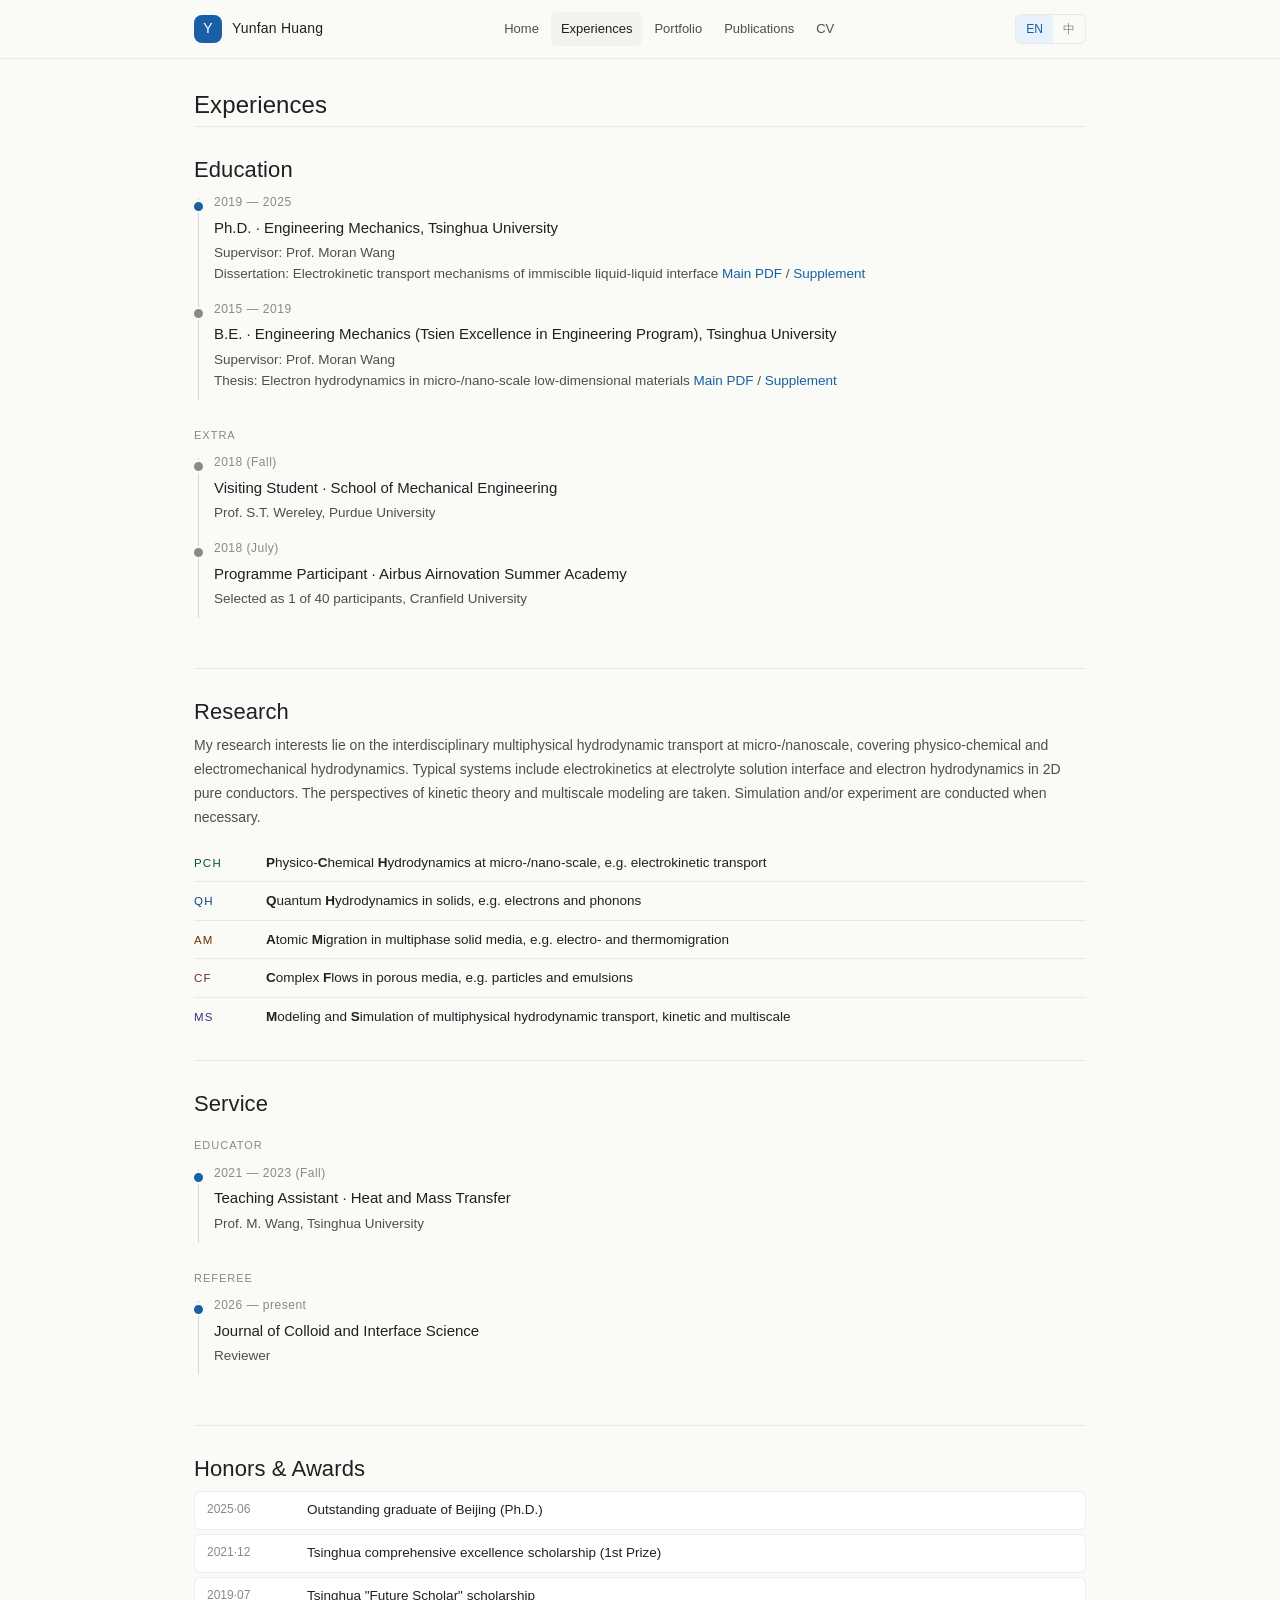
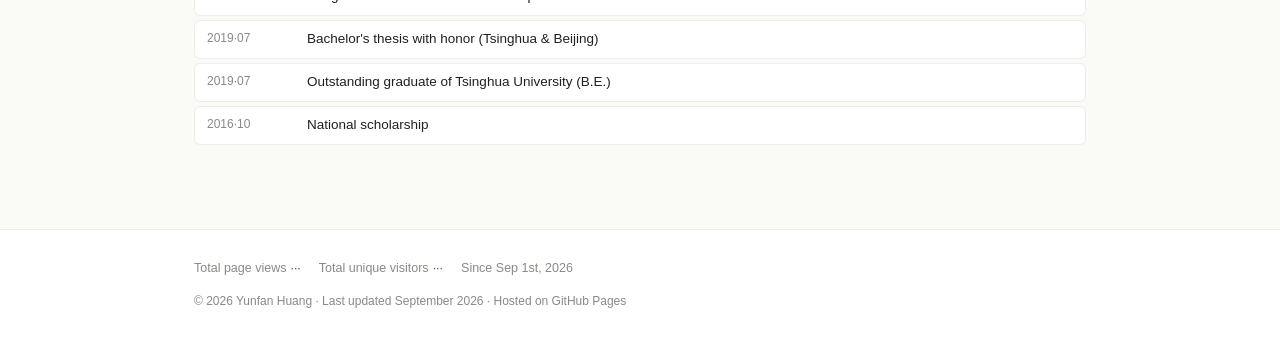
==== experiences.html @ 34813bbc "update the whole frontend: 简化 Home 页，独立具体内容页" ====
<!DOCTYPE html>
<html lang="en" data-page-node-id="IVKTHpfAkL5t3oGPyBVIvK">
<head data-page-node-id="PtH66OmSZVoonvEhSSvrZF">
<meta charset="UTF-8" data-page-node-id="mrCOCHbqIxLdMonyu1bRh0">
<meta name="viewport" content="width=device-width, initial-scale=1.0" data-page-node-id="pJxzOf19nRjLe3VGW9eK69">
<title>Yunfan Huang · Experiences</title>
<meta name="description" content="Yunfan Huang (黄云帆), Ph.D. in Engineering Mechanics from Tsinghua University. Research on electrokinetic transport at immiscible liquid-liquid interfaces and multiscale modeling." data-page-node-id="l7jtGCJQn1FujAYEdRdyzN">
<meta name="author" content="Yunfan Huang" data-page-node-id="v8EcsGkPEcr0OrSJzyqQBs">
<link rel="icon" href="favicon.svg" type="image/svg+xml" data-page-node-id="yYOZwi3cobHHMELcRAWPmd">
<link rel="stylesheet" href="style.css">
</head>
<body>

<header class="topnav" data-page-node-id="topnav">
  <div class="topnav-inner">
    <a href="index.html" class="brand">
      <span class="brand-mark">Y</span>
      <span>Yunfan Huang</span>
    </a>
    <nav class="nav-links">
      <a href="index.html">Home</a>
      <a href="experiences.html" class="active">Experiences</a>
      <a href="portfolio.html">Portfolio</a>
      <a href="publications.html">Publications</a>
      <a href="personal_CV.html">CV</a>
    </nav>
    <div class="lang-switch">
      <a href="experiences.html" class="active">EN</a>
      <a href="experiences_zh.html">中</a>
    </div>
  </div>
</header>

<main class="container page-exp" id="top">

  <div class="page-head">
    <h1 class="page-title">Experiences</h1>
  </div>

  <section class="section">
    <h2>Education</h2>
<div class="timeline" data-page-node-id="MaYZANkXXE6ALgoxoXqf4h">
      <div class="timeline-item" data-page-node-id="i6co8SubuBy26MmSPR5yAJ">
        <div class="timeline-year" data-page-node-id="dMT0WoF6bYVKpG17iBEAgS">2019 — 2025</div>
        <div class="timeline-title" data-page-node-id="VeHgbuod8yXOhlFkpzcJxU">Ph.D. · Engineering Mechanics, Tsinghua University</div>
        <div class="timeline-detail" data-page-node-id="wSBPTTJmmIS3Waj4wDSTFU">
          Supervisor: Prof. Moran Wang<br data-page-node-id="aWrKpz0xeYfMHBppnMC8Zp">
          Dissertation: Electrokinetic transport mechanisms of immiscible liquid-liquid interface 
          <a href="files/thesis/Dissertation_Doctor_EKmHD_online.pdf" target="_blank" rel="noopener" data-page-node-id="R7tiGxvyWbTLkvgNVZgxht">Main PDF</a> /
          <a href="files/thesis/Dissertation_Doctor_EKmHD_supp_online.pdf" target="_blank" rel="noopener" data-page-node-id="9OY1s0qjqlB3I0CsCGJ2VK">Supplement</a>
        </div>
      </div>
      <div class="timeline-item muted" data-page-node-id="pN4PoHVx9DIcRhnmp2sepX">
        <div class="timeline-year" data-page-node-id="7uczf1ig6A4kTspFivBa4X">2015 — 2019</div>
        <div class="timeline-title" data-page-node-id="ufRRhQ8EzLaBtydATtLT6N">B.E. · Engineering Mechanics (Tsien Excellence in Engineering Program), Tsinghua University</div>
        <div class="timeline-detail" data-page-node-id="C9U0AAjv1IKFGXvvn6Z9HK">
          Supervisor: Prof. Moran Wang<br data-page-node-id="ZWzPZwCVSxN5CQVn8oYbZk">
          Thesis: Electron hydrodynamics in micro-/nano-scale low-dimensional materials
          <a href="files/thesis/Thesis_Undergrad_eMHD_online.pdf" target="_blank" rel="noopener" data-page-node-id="SG5fb5yB6i0CYDsL1n1P1w">Main PDF</a> /
          <a href="files/thesis/Thesis_Undergrad_eMHD_supp_online.pdf" target="_blank" rel="noopener" data-page-node-id="FvZwLT5dmKA9WnPaUTnjnY">Supplement</a>
        </div>
      </div>
    </div>
    <h3 class="subsection-title">Extra</h3>
<div class="timeline" data-page-node-id="x7KyCu37mx3OHalSEOSnYg">
      <div class="timeline-item muted" data-page-node-id="dM0yD9GLeisA7TH7oUPPve">
        <div class="timeline-year" data-page-node-id="JNLmBvyIVrQglAwoCktZt7">2018 (Fall)</div>
        <div class="timeline-title" data-page-node-id="MLGB7MAToWcFfvACYFkiMB">Visiting Student · School of Mechanical Engineering</div>
        <div class="timeline-detail" data-page-node-id="8MJ8aM9inEpYkDCzlDLKHa">Prof. S.T. Wereley, Purdue University</div>
      </div>
      <div class="timeline-item muted" data-page-node-id="10n3igrqfZnwweRaEAPSTA">
        <div class="timeline-year" data-page-node-id="tEIKNTOMG31b0uAIEj42e3">2018 (July)</div>
        <div class="timeline-title" data-page-node-id="IHhn48O6pRkBuc81Ml48NN">Programme Participant · Airbus Airnovation Summer Academy</div>
        <div class="timeline-detail" data-page-node-id="HEPGb0QncSF2OwqACx2BeX">Selected as 1 of 40 participants, Cranfield University</div>
      </div>
    </div>
  </section>

  <section class="section">
    <h2>Research</h2>
    <p class="section-lead">
      My research interests lie on the interdisciplinary multiphysical hydrodynamic transport at micro-/nanoscale, covering physico-chemical and electromechanical hydrodynamics. Typical systems include electrokinetics at electrolyte solution interface and electron hydrodynamics in 2D pure conductors. The perspectives of kinetic theory and multiscale modeling are taken. Simulation and/or experiment are conducted when necessary.
    </p>
<div class="research-list">
      <div class="r-item" data-tag="PCH">
        <div class="r-label">PCH</div>
        <div class="r-text"><b data-page-node-id="SzqbCwFzxRWnNf5OOr4wP5">P</b>hysico-<b data-page-node-id="m0zxwND0GDaA5syAjRraeI">C</b>hemical <b data-page-node-id="liEZOTvSKA6NHJVtpQ0qkE">H</b>ydrodynamics at micro-/nano-scale, e.g. electrokinetic transport</div>
      </div>
      <div class="r-item" data-tag="QH">
        <div class="r-label">QH</div>
        <div class="r-text"><b data-page-node-id="ILvQ2aWpyDRAMOOr4vNa5A">Q</b>uantum <b data-page-node-id="IgOAwx9cMblaBY5FqEKkJx">H</b>ydrodynamics in solids, e.g. electrons and phonons</div>
      </div>
      <div class="r-item" data-tag="AM">
        <div class="r-label">AM</div>
        <div class="r-text"><b data-page-node-id="QSFf8IJgYSCDrcpRET0CAb">A</b>tomic <b data-page-node-id="J6HrOLN0XGxEmFg468DRsT">M</b>igration in multiphase solid media, e.g. electro- and thermomigration</div>
      </div>
      <div class="r-item" data-tag="CF">
        <div class="r-label">CF</div>
        <div class="r-text"><b data-page-node-id="X8qs8N7wO2cOGkaiaMr0Jf">C</b>omplex <b data-page-node-id="XeOQ5E6h1FEBu2qJaHr8Li">F</b>lows in porous media, e.g. particles and emulsions</div>
      </div>
      <div class="r-item" data-tag="MS">
        <div class="r-label">MS</div>
        <div class="r-text"><b data-page-node-id="jjUosIK0MsFdKcEcwyG7af">M</b>odeling and <b data-page-node-id="36nqQ0G4NWR9KQ2ghVqwu8">S</b>imulation of multiphysical hydrodynamic transport, kinetic and multiscale</div>
      </div>
    </div>
  </section>

  <section class="section">
    <h2>Service</h2>
        <h3 class="subsection-title">Educator</h3>
    <div class="timeline">
      <div class="timeline-item">
        <div class="timeline-year">2021 — 2023 (Fall)</div>
        <div class="timeline-title">Teaching Assistant · Heat and Mass Transfer</div>
        <div class="timeline-detail">Prof. M. Wang, Tsinghua University</div>
      </div>
    </div>

    <h3 class="subsection-title">Referee</h3>
    <div class="timeline">
      <div class="timeline-item">
        <div class="timeline-year">2026 — present</div>
        <div class="timeline-title">Journal of Colloid and Interface Science</div>
        <div class="timeline-detail">Reviewer</div>
      </div>
    </div>
  </section>

  <section class="section">
    <h2>Honors &amp; Awards</h2>
<ul class="honors-list" data-page-node-id="wAVJ3y9FFS6mskhlt1UUzx">
      <li class="honor-item" data-page-node-id="ko1Ou1WI0UmCmtDYGakyB3"><span class="honor-year" data-page-node-id="CJ9Ob2peHBnp21Alq4MHD6">2025·06</span><span data-page-node-id="Xo4F7qCumEgOGOzYYujZHE">Outstanding graduate of Beijing (Ph.D.)</span></li>
      <li class="honor-item" data-page-node-id="5FsPHgAFQRceEQfN7K3kTr"><span class="honor-year" data-page-node-id="1h4uhMNOA6gX7Qa3HXaw6T">2021·12</span><span data-page-node-id="eDGCuLqVHO0DB09WohrSXL">Tsinghua comprehensive excellence scholarship (1st Prize)</span></li>
      <li class="honor-item" data-page-node-id="Bec2QhxcIXDcuRhBa7zCWH"><span class="honor-year" data-page-node-id="FN44JLZKV8XRNUiZoQUKhO">2019·07</span><span data-page-node-id="2ZEh8I12maOEsiF6rXRxdv">Tsinghua "Future Scholar" scholarship</span></li>
      <li class="honor-item" data-page-node-id="QPlbZmlu63Nv4P2txr69eD"><span class="honor-year" data-page-node-id="npZ71aQ1K7h64q1BcSEbHC">2019·07</span><span data-page-node-id="UHL8XbamtofffcMWbquhfq">Bachelor's thesis with honor (Tsinghua &amp; Beijing)</span></li>
      <li class="honor-item" data-page-node-id="h7DHGFsR3sX4T4yliBgVDT"><span class="honor-year" data-page-node-id="vanLr9VAPxZEYnUYkJ8jii">2019·07</span><span data-page-node-id="rOnoA4RkCATaX7LYLBHDGK">Outstanding graduate of Tsinghua University (B.E.)</span></li>
      <li class="honor-item" data-page-node-id="I3GXoLANz3ZI9XhO9K6C2d"><span class="honor-year" data-page-node-id="El01GCFG7WPpcqltJ0MR4E">2016·10</span><span data-page-node-id="xNmeBnUJQPRIRPFTGjdwkR">National scholarship</span></li>
    </ul>
  </section>
</main>

<footer class="site-footer" data-page-node-id="footer">
  <div class="container">
    <div class="stats-row">
      <span><span class="idx">Total page views</span><span id="vercount_value_site_pv">···</span></span>
      <span><span class="idx">Total unique visitors</span><span id="vercount_value_site_uv">···</span></span>
      <span class="stats-since">Since Sep 1st, 2026</span>
    </div>
    <div class="copyright">
      © <span id="year"></span> Yunfan Huang · Last updated September 2026 · Hosted on GitHub Pages</div>
  </div>
</footer>

<a href="#top" class="back-to-top" id="backToTop" aria-label="Back to top">↑</a>

<script defer src="https://cn.vercount.one/js"></script>
<script>
(function () {

  // ---- Back to top ----
  var back = document.getElementById('backToTop');
  if (back) {
    var toggle = function () { back.classList.toggle('visible', window.scrollY > 400); };
    window.addEventListener('scroll', toggle, { passive: true });
    toggle();
    back.addEventListener('click', function (e) {
      e.preventDefault();
      window.scrollTo({ top: 0, behavior: 'smooth' });
    });
  }

  // ---- Year in footer ----
  var y = document.getElementById('year');
  if (y) y.textContent = new Date().getFullYear();
})();
</script>

</body>
</html>
---- style.css ----
:root {
  --bg-page: #FAFAF7;
  --bg-card: #FFFFFF;
  --bg-subtle: #F4F2EC;
  --border-soft: rgba(28,30,34,0.08);
  --border-medium: rgba(28,30,34,0.16);
  --text-1: #1F2024;
  --text-2: #4F4E4A;
  --text-3: #8A8983;
  --accent: #185FA5;
  --accent-dark: #0C447C;
  --accent-soft: #E6F1FB;
  --tag-PCH-bg: #E1F5EE; --tag-PCH-fg: #085041;
  --tag-QH-bg:  #E6F1FB; --tag-QH-fg:  #0C447C;
  --tag-AM-bg:  #FAEEDA; --tag-AM-fg:  #633806;
  --tag-CF-bg:  #FBEAF0; --tag-CF-fg:  #72243E;
  --tag-MS-bg:  #EEEDFE; --tag-MS-fg:  #3C3489;
  --highlight-bg: #FAEEDA;
  --highlight-fg: #854F0B;
  --radius-sm: 6px;
  --radius-md: 10px;
  --radius-lg: 14px;
  --maxw: 940px;
  --font-sans: -apple-system, BlinkMacSystemFont, "Segoe UI", "Helvetica Neue", "PingFang SC", "Microsoft YaHei", sans-serif;
  --font-serif: ui-serif, Georgia, "Times New Roman", "Songti SC", serif;
}
* { box-sizing: border-box; }
html { scroll-behavior: smooth; scroll-padding-top: 76px; }
body {
  margin: 0;
  font-family: var(--font-sans);
  font-size: 15px;
  line-height: 1.7;
  color: var(--text-1);
  background: var(--bg-page);
  -webkit-font-smoothing: antialiased;
  -moz-osx-font-smoothing: grayscale;
}
a { color: var(--accent); text-decoration: none; transition: color .15s; }
a:hover { color: var(--accent-dark); text-decoration: underline; }

/* ============ TOP NAV ============ */
.topnav {
  position: sticky; top: 0; z-index: 100;
  background: rgba(250,250,247,0.86);
  -webkit-backdrop-filter: saturate(180%) blur(10px);
  backdrop-filter: saturate(180%) blur(10px);
  border-bottom: 1px solid var(--border-soft);
}
.topnav-inner {
  max-width: var(--maxw); margin: 0 auto;
  padding: 12px 24px;
  display: flex; align-items: center; justify-content: space-between; gap: 16px;
}
.brand {
  display: flex; align-items: center; gap: 10px;
  font-weight: 500; font-size: 14px; color: var(--text-1);
  letter-spacing: 0.2px;
}
.brand-mark {
  width: 28px; height: 28px;
  background: var(--accent); color: white;
  border-radius: 8px;
  display: grid; place-items: center;
  font-weight: 500; font-size: 14px;
}
.nav-links { display: flex; gap: 2px; font-size: 13px; }
.nav-links a {
  color: var(--text-2);
  padding: 6px 10px;
  border-radius: var(--radius-sm);
  transition: background .15s, color .15s;
}
.nav-links a:hover { background: var(--bg-subtle); color: var(--text-1); text-decoration: none; }
.lang-switch {
  display: flex; font-size: 12px;
  border: 1px solid var(--border-soft);
  border-radius: var(--radius-sm);
  overflow: hidden;
}
.lang-switch a { padding: 4px 10px; color: var(--text-3); }
.lang-switch a.active { background: var(--accent-soft); color: var(--accent); font-weight: 500; }

/* ============ CONTAINER ============ */
.container { max-width: var(--maxw); margin: 0 auto; padding: 0 24px; }

/* ============ HERO ============ */
.hero {
  display: grid; grid-template-columns: 200px 1fr;
  gap: 36px;
  padding: 48px 0 40px;
  align-items: stretch;
}
.bio { display: flex; flex-direction: column; }
.bio-foot { margin-top: auto; }
.photo-frame {
  background: var(--bg-card);
  border: 1px solid var(--border-soft);
  border-radius: var(--radius-md);
  padding: 8px;
}
.photo-frame img {
  width: 100%; height: auto; display: block; border-radius: 4px;
}
.photo-meta {
  text-align: center;
  margin-top: 10px;
  font-size: 11px;
  color: var(--text-3);
  letter-spacing: 0.4px;
}
.bio h1 {
  margin: 0;
  font-size: 32px; font-weight: 500;
  letter-spacing: -0.5px; line-height: 1.2;
}
.bio .cn-name {
  font-size: 18px; color: var(--text-2); font-weight: 400;
  margin-left: 10px;
}
.bio .title-line {
  margin: 8px 0 18px;
  color: var(--accent);
  font-size: 14px; font-weight: 500;
  letter-spacing: 0.2px;
}
.bio .tagline {
  margin: 0 0 24px;
  font-size: 15px; line-height: 1.7;
  color: var(--text-2);
  max-width: 580px;
}
.contact-chips { display: flex; gap: 8px; flex-wrap: wrap; }
.chip {
  display: inline-flex; align-items: center; gap: 6px;
  background: var(--bg-card);
  border: 1px solid var(--border-soft);
  color: var(--text-1);
  padding: 6px 13px;
  border-radius: 999px;
  font-size: 12.5px;
  transition: border-color .15s, background .15s, color .15s;
}
.chip:hover {
  border-color: var(--border-medium);
  background: var(--bg-subtle);
  text-decoration: none;
  color: var(--text-1);
}
.disc-pills {
  display: flex; flex-wrap: wrap; gap: 6px;
  margin: -10px 0 24px;
}
.disc {
  font-size: 11.5px; font-weight: 500;
  color: var(--text-2);
  background: var(--bg-subtle);
  border: 1px solid var(--border-soft);
  padding: 3px 11px;
  border-radius: 999px;
  letter-spacing: 0.3px;
}

/* ============ SECTIONS ============ */
.section { padding: 40px 0; border-top: 1px solid var(--border-soft); }
.section h2 {
  margin: 0 0 6px;
  font-size: 22px; font-weight: 500;
  letter-spacing: 0.1px;
}
.section-lead {
  margin: 0 0 18px;
  color: var(--text-2); font-size: 14px;
}
.subsection-title {
  margin: 20px 0 10px;
  font-size: 11px; font-weight: 500;
  color: var(--text-3);
  text-transform: uppercase;
  letter-spacing: 1px;
}
.subsection-title:first-of-type { margin-top: 12px; }

/* ============ RESEARCH GRID ============ */
.research-grid {
  display: grid;
  grid-template-columns: repeat(auto-fit, minmax(165px, 1fr));
  gap: 10px;
}
.research-card {
  background: var(--bg-card);
  border: 1px solid var(--border-soft);
  border-left: 3px solid var(--accent);
  border-radius: var(--radius-md);
  padding: 14px 16px;
  transition: border-color .15s, background .15s;
}
.research-card:hover { border-color: var(--border-medium); }
.research-card[data-tag="PCH"] { border-left-color: var(--tag-PCH-fg); }
.research-card[data-tag="QH"]  { border-left-color: var(--tag-QH-fg); }
.research-card[data-tag="AM"]  { border-left-color: var(--tag-AM-fg); }
.research-card[data-tag="CF"]  { border-left-color: var(--tag-CF-fg); }
.research-card[data-tag="MS"]  { border-left-color: var(--tag-MS-fg); }
.research-card .tag-label {
  font-size: 11px; font-weight: 500;
  letter-spacing: 1.4px;
  margin-bottom: 6px;
}
.research-card[data-tag="PCH"] .tag-label { color: var(--tag-PCH-fg); }
.research-card[data-tag="QH"]  .tag-label { color: var(--tag-QH-fg); }
.research-card[data-tag="AM"]  .tag-label { color: var(--tag-AM-fg); }
.research-card[data-tag="CF"]  .tag-label { color: var(--tag-CF-fg); }
.research-card[data-tag="MS"]  .tag-label { color: var(--tag-MS-fg); }
.research-card .tag-full {
  font-size: 13px; color: var(--text-1); line-height: 1.55;
}

/* ============ TIMELINE ============ */
.timeline {
  position: relative;
  padding-left: 22px;
  margin: 0 0 32px;
}
.timeline::before {
  content: ""; position: absolute;
  left: 4px; top: 6px; bottom: 6px;
  width: 1px; background: var(--border-medium);
}
.timeline-item { position: relative; padding: 0 0 22px; }
.timeline-item:last-child { padding-bottom: 0; }
.timeline-item::before {
  content: ""; position: absolute;
  left: -22px; top: 8px;
  width: 9px; height: 9px;
  border-radius: 50%;
  background: var(--accent);
  border: 2px solid var(--bg-page);
}
.timeline-item.muted::before { background: var(--text-3); }
.timeline-year {
  font-size: 12px; color: var(--text-3);
  letter-spacing: 0.5px; margin-bottom: 2px;
  font-variant-numeric: tabular-nums;
}
.timeline-title {
  font-size: 15px; font-weight: 500;
  margin-bottom: 4px; color: var(--text-1);
}
.timeline-detail {
  font-size: 13.5px; color: var(--text-2); line-height: 1.6;
}

/* ============ HONORS ============ */
.honors-list {
  list-style: none; margin: 0; padding: 0;
  display: grid; grid-template-columns: 1fr; gap: 6px;
}
.honor-item {
  display: grid; grid-template-columns: 84px 1fr;
  gap: 16px;
  padding: 10px 14px;
  background: var(--bg-card);
  border: 1px solid var(--border-soft);
  border-radius: var(--radius-sm);
  font-size: 13.5px;
}
.honor-year {
  color: var(--text-3); font-size: 12px;
  font-variant-numeric: tabular-nums;
}

/* ============ PORTFOLIO ============ */
.portfolio-block {
  margin-top: 32px;
  padding: 18px 20px;
  background: var(--bg-card);
  border: 1px solid var(--border-soft);
  border-radius: var(--radius-md);
}
.portfolio-block h4 {
  margin: 0 0 12px;
  font-size: 11px; font-weight: 500;
  color: var(--text-3);
  text-transform: uppercase;
  letter-spacing: 1px;
}
.portfolio-group { margin-bottom: 14px; }
.portfolio-group:last-child { margin-bottom: 0; }
.portfolio-group .group-title {
  display: block;
  margin: 0 0 4px;
  font-size: 13px; font-weight: 500; font-style: italic;
  color: var(--text-2);
}
.portfolio-list {
  list-style: none; margin: 0; padding: 0;
}
.portfolio-list li {
  padding: 5px 0;
  font-size: 13.5px;
  color: var(--text-1);
  display: flex; gap: 10px; align-items: baseline;
}
.portfolio-list .port-date {
  font-size: 11px; color: var(--text-3);
  font-variant-numeric: tabular-nums;
  min-width: 64px;
}

/* ============ SERVICES ============ */
.services {
  margin-top: 18px;
  padding: 14px 18px;
  background: var(--bg-card);
  border: 1px solid var(--border-soft);
  border-radius: var(--radius-md);
  font-size: 13.5px; color: var(--text-2);
}
.services h4 {
  margin: 0 0 6px;
  font-size: 11px; font-weight: 500;
  color: var(--text-3);
  text-transform: uppercase;
  letter-spacing: 1px;
}

/* ============ PUBLICATION FILTERS ============ */
.pub-filters {
  display: flex; flex-wrap: wrap;
  gap: 5px;
  margin: 12px 0 16px;
}
.filter-btn {
  background: var(--bg-card);
  border: 1px solid var(--border-soft);
  color: var(--text-2);
  font-family: inherit;
  font-size: 12px; font-weight: 500;
  letter-spacing: 0.4px;
  padding: 4px 12px;
  border-radius: 999px;
  cursor: pointer;
  transition: all .15s;
}
.filter-btn:hover { border-color: var(--border-medium); color: var(--text-1); }
.filter-btn.active { background: var(--accent); border-color: var(--accent); color: white; }
.filter-btn[data-tag="PCH"].active { background: var(--tag-PCH-fg); border-color: var(--tag-PCH-fg); }
.filter-btn[data-tag="QH"].active  { background: var(--tag-QH-fg);  border-color: var(--tag-QH-fg); }
.filter-btn[data-tag="AM"].active  { background: var(--tag-AM-fg);  border-color: var(--tag-AM-fg); }
.filter-btn[data-tag="CF"].active  { background: var(--tag-CF-fg);  border-color: var(--tag-CF-fg); }
.filter-btn[data-tag="MS"].active  { background: var(--tag-MS-fg);  border-color: var(--tag-MS-fg); }

/* ============ PUBLICATION CARDS ============ */
.pub-list { display: flex; flex-direction: column; gap: 5px; }
.pub-card {
  background: var(--bg-card);
  border: 1px solid var(--border-soft);
  border-radius: var(--radius-md);
  padding: 14px 16px;
  display: grid;
  grid-template-columns: 78px minmax(0, 1fr) auto;
  gap: 14px;
  align-items: start;
  transition: border-color .15s;
}
.pub-card:hover { border-color: var(--border-medium); }
.pub-card.hidden { display: none; }
.pub-meta {
  display: flex; flex-direction: column; gap: 4px;
  align-items: center;
}
.tag {
  font-size: 10px; font-weight: 500;
  padding: 1px 7px;
  border-radius: 4px;
  letter-spacing: 0.6px;
}
.tag-PCH { background: var(--tag-PCH-bg); color: var(--tag-PCH-fg); }
.tag-QH  { background: var(--tag-QH-bg);  color: var(--tag-QH-fg); }
.tag-AM  { background: var(--tag-AM-bg);  color: var(--tag-AM-fg); }
.tag-CF  { background: var(--tag-CF-bg);  color: var(--tag-CF-fg); }
.tag-MS  { background: var(--tag-MS-bg);  color: var(--tag-MS-fg); }
.tag-extra { background: var(--bg-subtle); color: var(--text-2); }
.tag-highlight { background: var(--highlight-bg); color: var(--highlight-fg); }
.tag-cn { background: transparent; color: var(--text-3); border: 1px solid var(--border-soft); }
.pub-year {
  font-size: 11.5px; color: var(--text-3);
  font-variant-numeric: tabular-nums;
  white-space: nowrap;
  padding-top: 1px;
}
.pub-title {
  margin: 0 0 3px;
  font-size: 13.5px; font-weight: 500;
  line-height: 1.4;
  color: var(--text-1);
}
.pub-title a { color: var(--accent); }
.pub-title a:hover { color: var(--accent); }
.pub-authors {
  margin: 0 0 2px;
  font-size: 12px;
  color: var(--text-2);
  font-style: italic;
}
.pub-journal {
  margin: 0;
  font-size: 11.5px;
  color: var(--text-3);
}
.pub-journal em { font-style: italic; }
.pub-journal b { font-weight: 500; color: var(--text-2); }

/* ============ FOOTER ============ */
.site-footer {
  margin-top: 60px;
  padding: 28px 0 36px;
  border-top: 1px solid var(--border-soft);
  background: var(--bg-card);
}
.stats-row {
  display: flex; gap: 18px; flex-wrap: wrap;
  font-size: 12.5px;
  color: var(--text-2);
  align-items: center;
}
.stats-row .idx { color: var(--text-3); margin-right: 4px; }
.stats-row .stats-since { color: var(--text-3); }
.stats-row i { color: var(--text-3); font-style: normal; }
.copyright {
  margin-top: 12px;
  font-size: 12px;
  color: var(--text-3);
}

/* ============ BACK TO TOP ============ */
.back-to-top {
  position: fixed;
  right: 24px; bottom: 24px;
  width: 40px; height: 40px;
  border-radius: 50%;
  background: var(--bg-card);
  border: 1px solid var(--border-medium);
  color: var(--text-2);
  display: grid; place-items: center;
  font-size: 16px;
  text-decoration: none;
  opacity: 0;
  transform: translateY(8px);
  transition: opacity .2s, transform .2s, color .15s, border-color .15s;
  pointer-events: none;
}
.back-to-top.visible { opacity: 1; transform: translateY(0); pointer-events: auto; }
.back-to-top:hover { color: var(--accent); border-color: var(--accent); text-decoration: none; }

/* ============ RESPONSIVE ============ */
@media (max-width: 760px) {
  .topnav-inner { padding: 10px 16px; }
  .container { padding: 0 16px; }
  .hero {
    grid-template-columns: 1fr;
    gap: 22px;
    padding: 28px 0 24px;
    text-align: center;
  }
  .photo-frame { max-width: 160px; margin: 0 auto; }
  .bio h1 { font-size: 26px; }
  .bio .cn-name { display: block; margin-left: 0; margin-top: 4px; font-size: 16px; }
  .bio .tagline { margin-left: auto; margin-right: auto; }
  .disc-pills { justify-content: center; }
  .contact-chips { justify-content: center; }
  .section { padding: 32px 0; }
  .section h2 { font-size: 20px; }
  .research-grid { grid-template-columns: 1fr 1fr; }
  .honor-item { grid-template-columns: 68px 1fr; padding: 9px 12px; }
  .pub-card { grid-template-columns: 1fr; }
  .pub-year { padding-top: 0; }
  .pub-meta { flex-direction: row; flex-wrap: wrap; justify-content: flex-start; }
}
@media (max-width: 440px) {
  .research-grid { grid-template-columns: 1fr; }
  .nav-links { font-size: 12px; }
}
/* ============ SUBPAGE HEADINGS ============ */
.nav-links a.active { color: var(--text-1); background: var(--bg-subtle); }
.page-head { padding: 40px 0 0; }
.page-title {
  margin: 0;
  font-size: 24px; font-weight: 500;
  letter-spacing: 0.1px;
}

/* ============ HOME: SELECTED PUBLICATIONS ============ */
.sel-list {
  list-style: none; margin: 0; padding: 4px 16px;
  background: var(--bg-card);
  border: 1px solid var(--border-soft);
  border-radius: var(--radius-md);
}
.sel-list li {
  padding: 10px 0;
  border-bottom: 1px solid var(--border-soft);
  font-size: 13.5px;
}
.sel-list li:last-child { border-bottom: none; }
.sel-list .sel-title a { color: var(--accent); }
.sel-list .sel-journal {
  display: block; margin-top: 3px;
  font-size: 12px; font-style: italic; color: var(--text-3);
}
.view-all {
  display: inline-block; margin-top: 14px;
  padding: 6px 12px;
  font-size: 12.5px; font-weight: 500;
  color: var(--accent);
  background: var(--bg-card);
  border: 1px solid var(--border-soft);
  border-radius: var(--radius-sm);
}
.view-all:hover { border-color: var(--border-medium); color: var(--accent-dark); text-decoration: none; }

/* ============ PORTFOLIO BLOG ============ */
.blog-list { display: flex; flex-direction: column; }
.blog-item {
  display: grid; grid-template-columns: 84px 1fr;
  gap: 16px;
  padding: 13px 0;
  border-top: 1px solid var(--border-soft);
}
.blog-item.hidden { display: none; }
.blog-date {
  font-size: 11.5px; color: var(--text-3);
  font-variant-numeric: tabular-nums;
  padding-top: 2px;
}
.blog-title { font-size: 14px; line-height: 1.5; }
.blog-title a { color: var(--accent); }
.blog-title a:hover { color: var(--accent); }
.blog-meta {
  margin-top: 5px;
  display: flex; align-items: center; gap: 8px; flex-wrap: wrap;
  font-size: 11.5px; color: var(--text-3);
}
.cat { font-size: 11px; padding: 1px 7px; border-radius: 4px; }
.cat-phy { background: var(--tag-PCH-bg); color: var(--tag-PCH-fg); }
.cat-ppl { background: var(--tag-QH-bg);  color: var(--tag-QH-fg); }
.cat-pop { background: var(--tag-AM-bg);  color: var(--tag-AM-fg); }

@media (max-width: 760px) {
  .blog-item { grid-template-columns: 68px 1fr; gap: 12px; }
}


/* ============ HOME: RESEARCH NOTE (boxed, centred) ============ */
.research-note {
  max-width: 660px;
  margin: 0 auto 26px;
  padding: 18px 24px;
  background: var(--bg-subtle);
  border: 1px solid var(--border-soft);
  border-radius: var(--radius-lg);
  text-align: center;
  color: var(--text-2);
  font-size: 14.5px;
  line-height: 1.75;
}
.research-note p { margin: 0; }

/* ============ EXPERIENCES: RESEARCH LIST (vertical) ============ */
.research-list { display: flex; flex-direction: column; }
.research-list .r-item {
  display: grid;
  grid-template-columns: 56px minmax(0, 1fr);
  gap: 16px;
  padding: 10px 0;
  border-top: 1px solid var(--border-soft);
}
.research-list .r-item:first-child { border-top: none; }
.research-list .r-label {
  font-size: 11.5px; font-weight: 500;
  letter-spacing: 1.2px;
  padding-top: 2px;
}
.research-list .r-text {
  font-size: 13.5px; color: var(--text-1); line-height: 1.6;
}
.research-list .r-item[data-tag="PCH"] .r-label { color: var(--tag-PCH-fg); }
.research-list .r-item[data-tag="QH"]  .r-label { color: var(--tag-QH-fg); }
.research-list .r-item[data-tag="AM"]  .r-label { color: var(--tag-AM-fg); }
.research-list .r-item[data-tag="CF"]  .r-label { color: var(--tag-CF-fg); }
.research-list .r-item[data-tag="MS"]  .r-label { color: var(--tag-MS-fg); }

/* ============ HOME: RESEARCH NOTE — VISUAL RELATION ============ */
.research-note .rn-top {
  margin: 0;
  font-size: 14.5px; font-weight: 500;
  color: var(--text-1);
}
.research-note .rn-arrow { margin: 12px 0; line-height: 0; color: var(--accent); }
.research-note .rn-fields {
  display: grid; grid-template-columns: 1fr auto 1fr;
  align-items: stretch; gap: 12px;
  margin: 16px 0 0;
}
.research-note .rn-field {
  background: var(--bg-card);
  border: 1px solid var(--border-soft);
  border-radius: var(--radius-lg);
  padding: 10px 10px 12px;
}
.research-note .rn-field-name {
  font-size: 12.5px; font-weight: 500; line-height: 1.35;
}
.research-note .rn-field-pch .rn-field-name { color: var(--tag-PCH-fg); }
.research-note .rn-field-emhd .rn-field-name { color: var(--tag-QH-fg); }
.research-note .rn-op {
  align-self: center;
  font-size: 16px; line-height: 1; color: var(--accent);
}
.research-note .rn-fig {
  aspect-ratio: 1536 / 944;
  overflow: hidden;
  border-radius: 8px;
  margin-bottom: 10px;
  background: var(--bg-subtle);
}
.research-note .rn-fig img { display: block; width: 100%; height: auto; }
.research-note .rn-systems {
  display: grid; grid-template-columns: 1fr 1fr; gap: 12px;
}
.research-note .rn-system {
  background: var(--bg-card);
  border: 1px solid var(--border-soft);
  border-radius: var(--radius-lg);
  padding: 10px 10px 12px;
}
.research-note .rn-system-name {
  font-size: 12.5px; font-weight: 500; color: var(--accent); line-height: 1.35;
}
@media (max-width: 760px) {
  .research-note .rn-fields { grid-template-columns: 1fr; gap: 10px; }
  .research-note .rn-systems { grid-template-columns: 1fr; }
  .research-note .rn-op { padding: 2px 0; }
}

/* ============ EXPERIENCES PAGE — COMPACT RHYTHM ============ */
.page-exp .page-head { padding: 26px 0 0; }
.page-exp .section { padding: 24px 0; }
.page-exp .section h2 { margin-bottom: 4px; }
.page-exp .section-lead { margin-bottom: 14px; }
.page-exp .subsection-title { margin: 14px 0 8px; }
.page-exp .timeline { margin: 0 0 20px; padding-left: 20px; }
.page-exp .timeline-item { padding: 0 0 14px; }
.page-exp .timeline-title { margin-bottom: 3px; }
.page-exp .timeline-detail { line-height: 1.55; }
.page-exp .research-list .r-item { padding: 8px 0; }
.page-exp .honors-list { gap: 4px; }
.page-exp .honor-item { padding: 7px 12px; }
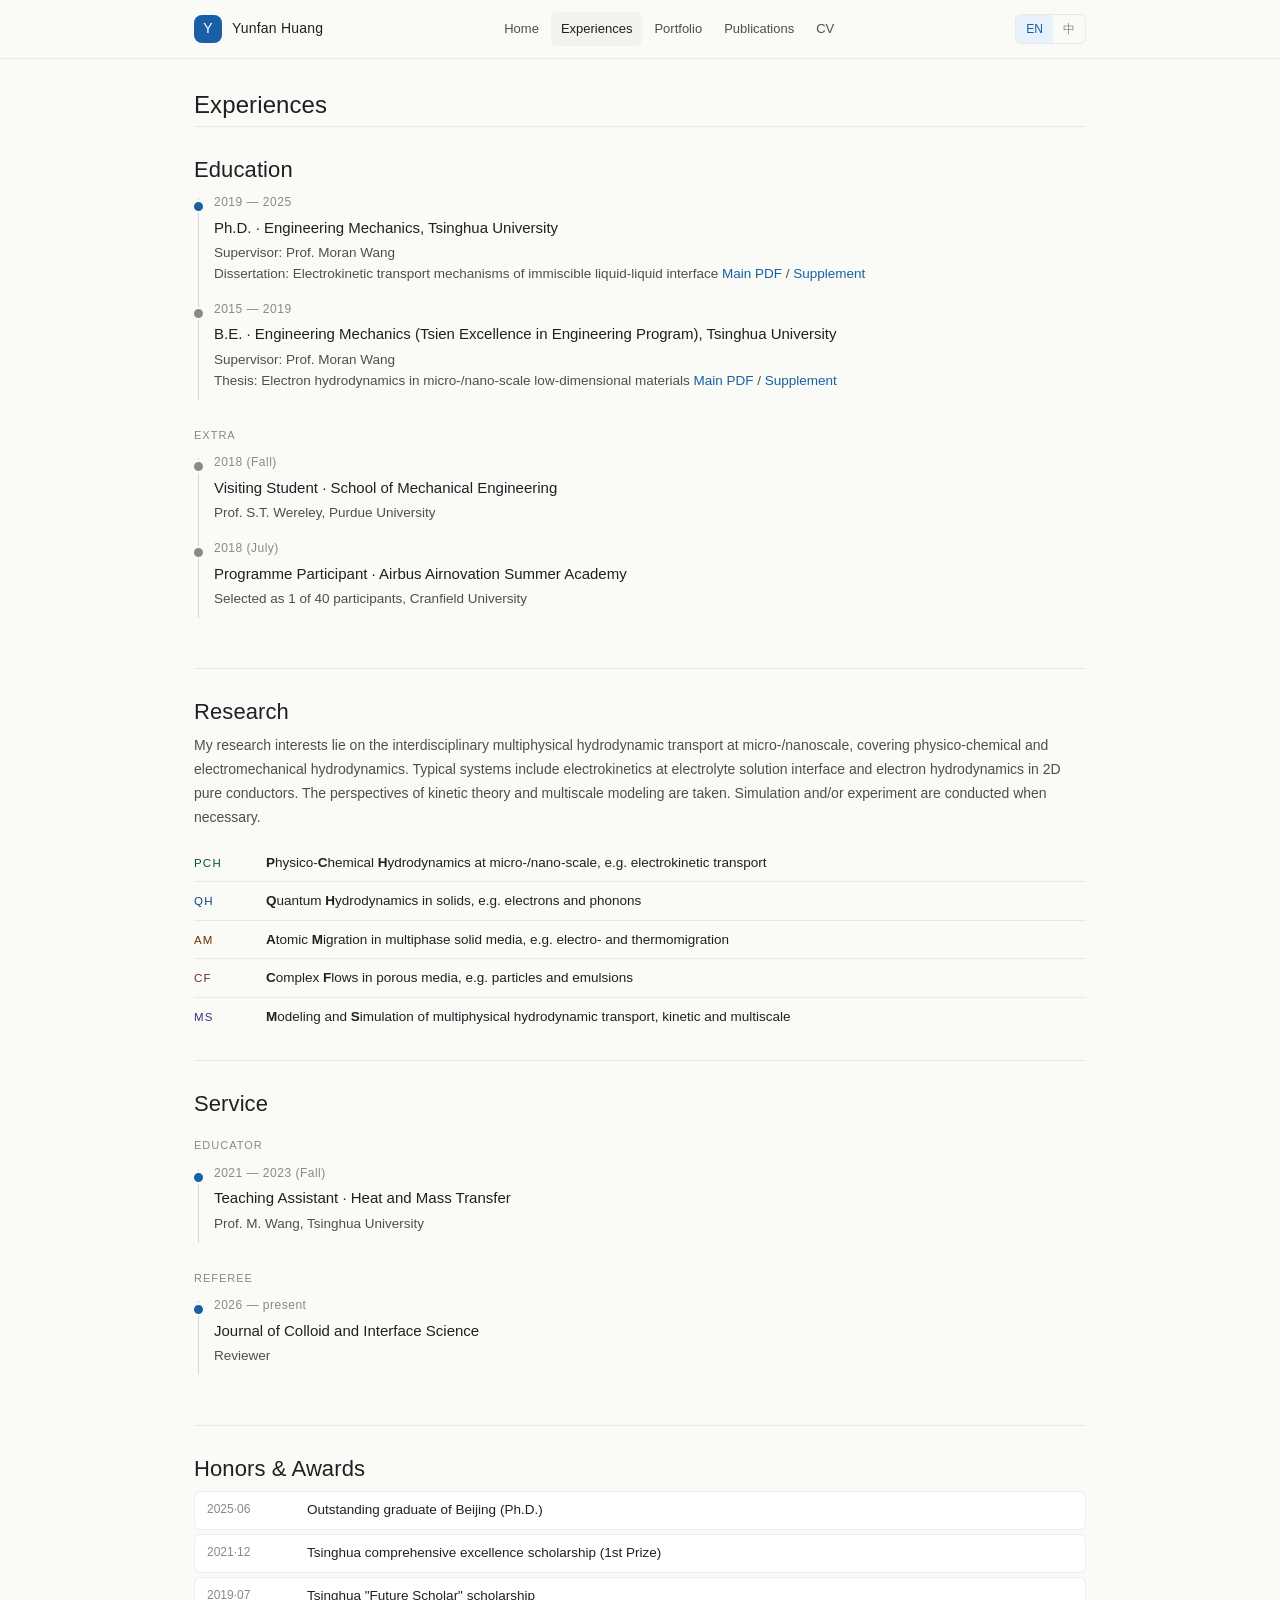
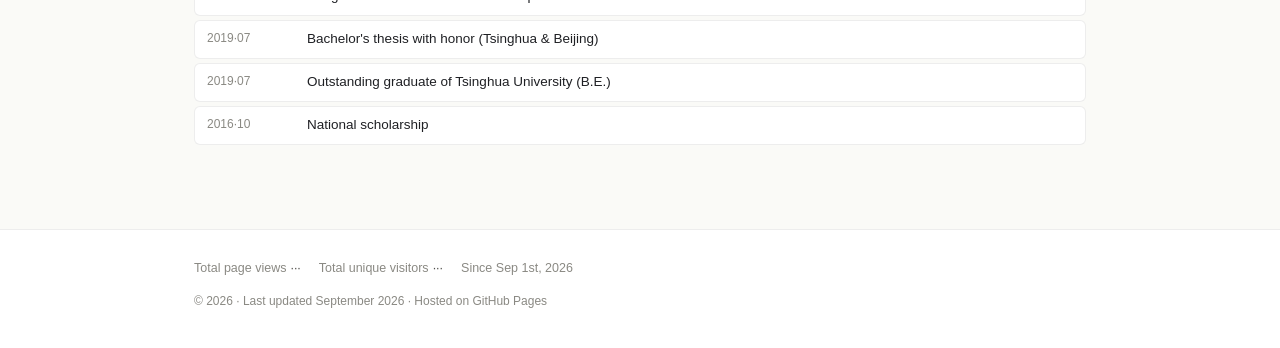
==== commit 3d07431e: "modify: 微调底部栏与中文首页格式" ====
--- a/experiences.html
+++ b/experiences.html
@@ -147,7 +147,7 @@
       <span class="stats-since">Since Sep 1st, 2026</span>
     </div>
     <div class="copyright">
-      © <span id="year"></span> Yunfan Huang · Last updated September 2026 · Hosted on GitHub Pages</div>
+      © <span id="year"></span> · Last updated September 2026 · Hosted on GitHub Pages</div>
   </div>
 </footer>
 
--- a/style.css
+++ b/style.css
@@ -374,6 +374,7 @@
   padding: 1px 7px;
   border-radius: 4px;
   letter-spacing: 0.6px;
+  text-align: center;
 }
 .tag-PCH { background: var(--tag-PCH-bg); color: var(--tag-PCH-fg); }
 .tag-QH  { background: var(--tag-QH-bg);  color: var(--tag-QH-fg); }
